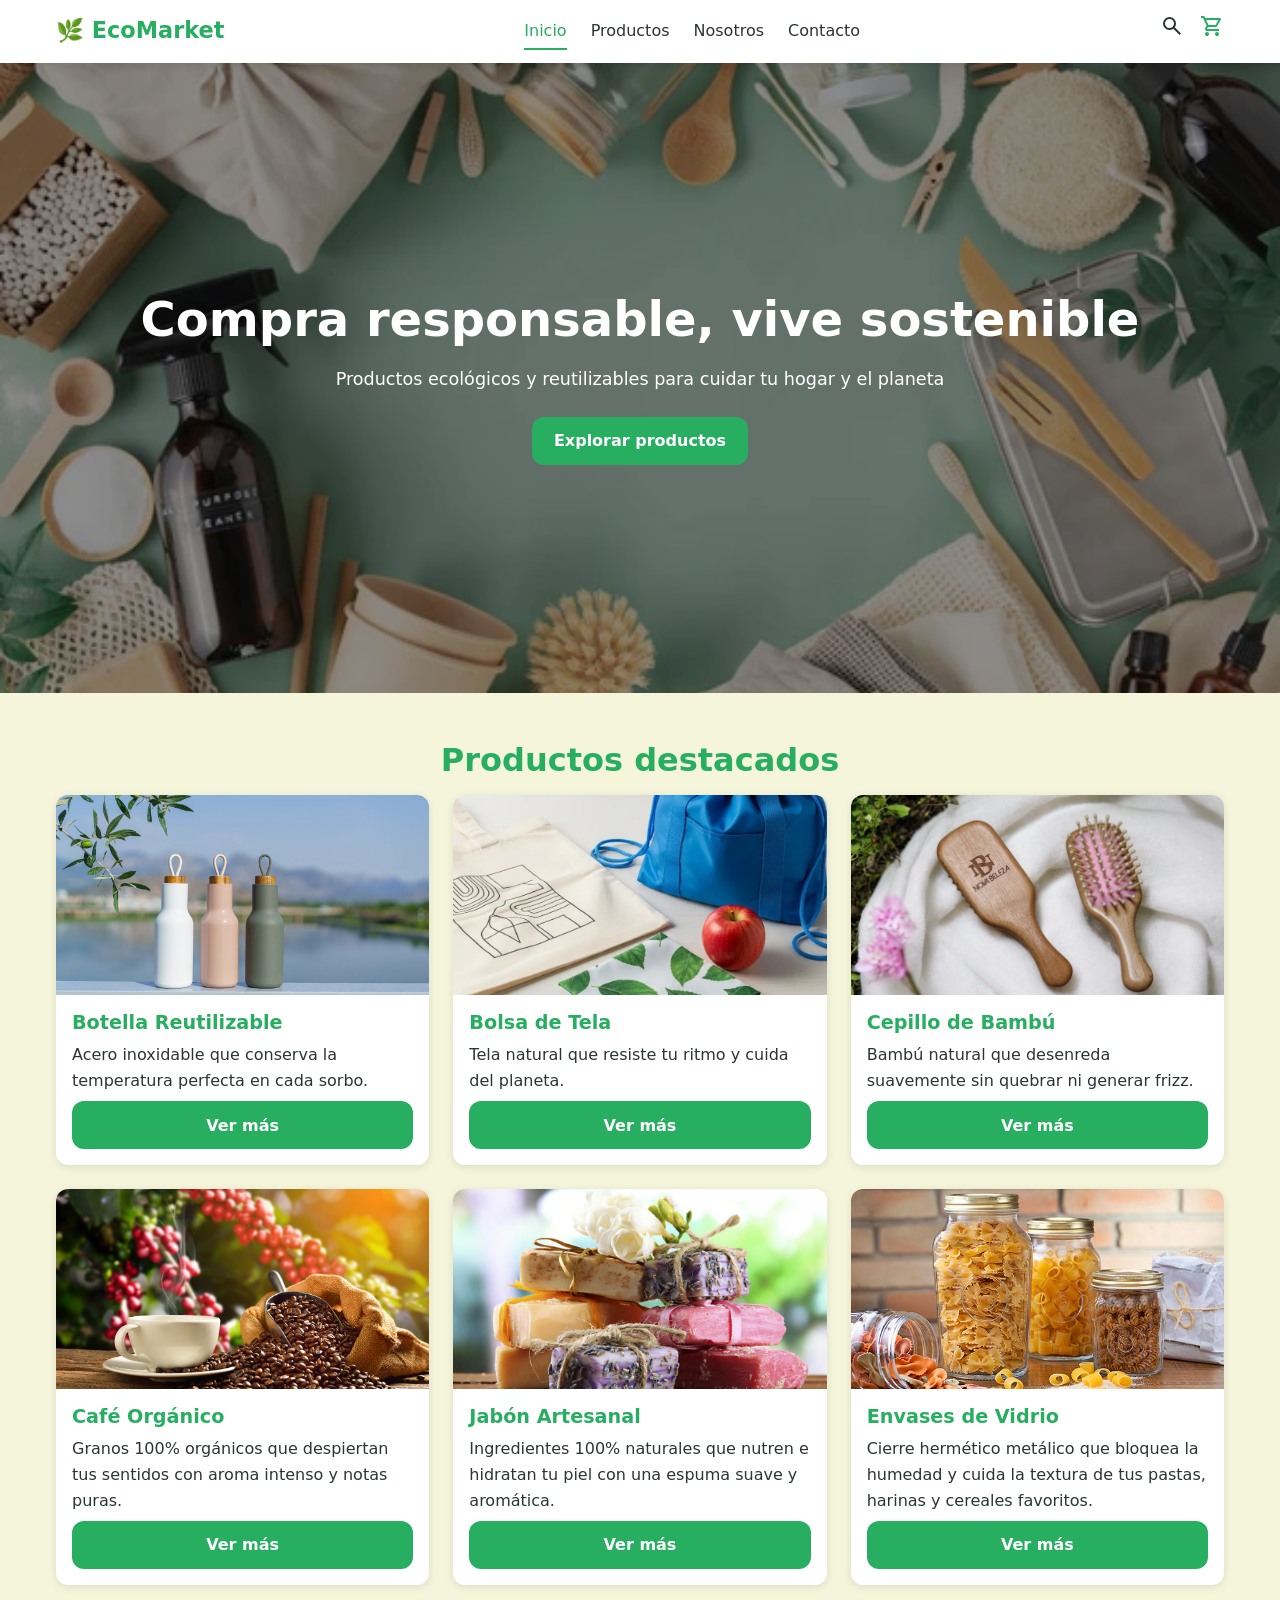
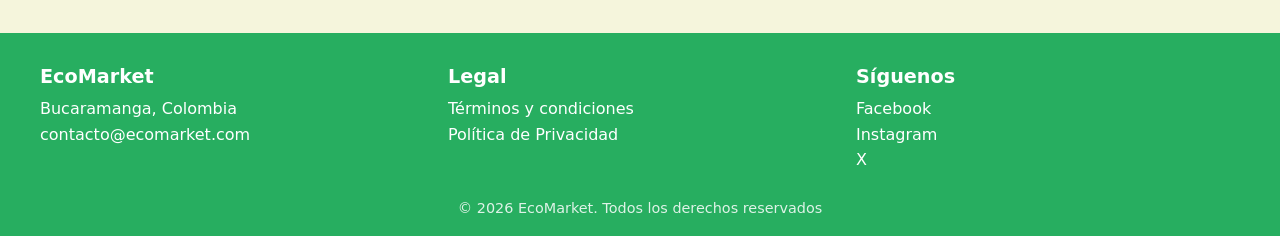
==== index.html @ f6c180e0 "feat:" ====
<!DOCTYPE html>
<html lang="es">
<head>
    <meta charset="UTF-8">
    <meta name="viewport" content="width=device-width, initial-scale=1.0">
    <meta name="description" content="EcoMarket: tienda en línea de productos ecológicos y sustentables.">
    <title>EcoMarket | Compra responsable, vive sostenible</title>
    <link rel="stylesheet" href="css/main.css">
    <link rel="stylesheet" href="css/layout.css">
    <link rel="stylesheet" href="css/components.css">
    <link rel="stylesheet" href="css/animations.css">
</head>
<body>
    <header class="header">
  <div class="header__inner">
    <a href="index.html" class="logo">🌿 EcoMarket</a>

    <nav class="nav" aria-label="Navegación principal">
      <ul>
        <li><a href="index.html" class="active">Inicio</a></li>
        <li><a href="views/productos.html">Productos</a></li>
        <li><a href="views/sobre-nosotros.html">Nosotros</a></li>
        <li><a href="views/contacto.html">Contacto</a></li>
      </ul>
    </nav>

    <div class="header__acciones">
      <a href="views/productos.html#buscador" aria-label="Buscar"><svg xmlns="http://www.w3.org/2000/svg" height="24px" viewBox="0 -960 960 960" width="24px" fill="currentColor"><path d="M784-120 532-372q-30 24-69 38t-83 14q-109 0-184.5-75.5T120-580q0-109 75.5-184.5T380-840q109 0 184.5 75.5T640-580q0 44-14 83t-38 69l252 252-56 56ZM380-400q75 0 127.5-52.5T560-580q0-75-52.5-127.5T380-760q-75 0-127.5 52.5T200-580q0 75 52.5 127.5T380-400Z"/></svg></a>
      <a href="#" aria-label="Carrito"><svg xmlns="http://www.w3.org/2000/svg" height="24px" viewBox="0 -960 960 960" width="24px" fill="#27ae60"><path d="M223.5-103.5Q200-127 200-160t23.5-56.5Q247-240 280-240t56.5 23.5Q360-193 360-160t-23.5 56.5Q313-80 280-80t-56.5-23.5Zm400 0Q600-127 600-160t23.5-56.5Q647-240 680-240t56.5 23.5Q760-193 760-160t-23.5 56.5Q713-80 680-80t-56.5-23.5ZM246-720l96 200h280l110-200H246Zm-38-80h590q23 0 35 20.5t1 41.5L692-482q-11 20-29.5 31T622-440H324l-44 80h480v80H280q-45 0-68-39.5t-2-78.5l54-98-144-304H40v-80h130l38 80Zm134 280h280-280Z"/></svg></a>
    </div>
  </div>
</header>

<main>
    <section class="hero">
        <div class="hero__contenido">
            <h1>Compra responsable, vive sostenible</h1>
            <p>Productos ecológicos y reutilizables para cuidar tu hogar y el planeta</p>
            <a href="views/productos.html" class="btn">Explorar productos</a>
        </div>
    </section>

    <section class="destacados">
        <h2>Productos destacados</h2>
        <div class="grid-destacados">
            <article class="card card--hover">
                <img class="card__img" src="img/products/Botella_Reutilizable.webp" alt="Botella reutilizable de acero">
                <div class="card__body">
                    <h3>Botella Reutilizable</h3>
                    <p>Acero inoxidable que conserva la temperatura perfecta en cada sorbo.</p>
                    <a href="views/productos.html" class="btn">Ver más</a>
                </div>
            </article>

            <article class="card card--hover">
                <img class="card__img" src="img/products/Bolsa_de_tela.webp" alt="Bolsa de Tela">
                <div class="card__body">
                    <h3>Bolsa de Tela</h3>
                    <p>Tela natural que resiste tu ritmo y cuida del planeta.</p>
                    <a href="views/productos.html" class="btn">Ver más</a>
                </div>
            </article>

            <article class="card card--hover">
                <img class="card__img" src="img/products/Capillo_de_Bambu.webp" alt="Cepillo de Bambú">
                <div class="card__body">
                    <h3>Cepillo de Bambú</h3>
                    <p>Bambú natural que desenreda suavemente sin quebrar ni generar frizz.</p>
                    <a href="views/productos.html" class="btn">Ver más</a>
                </div>
            </article>

            <article class="card card--hover">
                <img class="card__img" src="img/products/Cafe_Organico.jpg" alt="Café Orgánico">
                <div class="card__body">
                    <h3>Café Orgánico</h3>
                    <p>Granos 100% orgánicos que despiertan tus sentidos con aroma intenso y notas puras.</p>
                    <a href="views/productos.html" class="btn">Ver más</a>
                </div>
            </article>

            <article class="card card--hover">
                <img class="card__img" src="img/products/Jabon_Artesanl.jpg" alt="Jabón Artesanal">
                <div class="card__body">
                    <h3>Jabón Artesanal</h3>
                    <p>Ingredientes 100% naturales que nutren e hidratan tu piel con una espuma suave y aromática.</p>
                    <a href="views/productos.html" class="btn">Ver más</a>
                </div>
            </article>

            <article class="card card--hover">
                <img class="card__img" src="img/products/Envases_de_Vidrio.jpg" alt="Envases de Vidrio">
                <div class="card__body">
                    <h3>Envases de Vidrio</h3>
                    <p>Cierre hermético metálico que bloquea la humedad y cuida la textura de tus pastas, harinas y cereales favoritos.</p>
                    <a href="views/productos.html" class="btn">Ver más</a>
                </div>
            </article>
        </div>
    </section>
</main>

<footer class="footer">
<div class="footer__inner">
    <div>
        <h3>EcoMarket</h3>
        <p>Bucaramanga, Colombia</p>
        <p>contacto@ecomarket.com</p>
    </div>
    <div>
        <h3>Legal</h3>
        <ul>
            <li><a href="#">Términos y condiciones</a></li>
            <li><a href="#">Política de Privacidad</a></li>
        </ul>
    </div>
    <div>
        <h3>Síguenos</h3>
        <ul class="redes">
            <li><a href="#">Facebook</a></li>
            <li><a href="#">Instagram</a></li>
            <li><a href="#">X</a></li>
        </ul>
    </div>
</div>
<p class="footer__copy">© 2026 EcoMarket. Todos los derechos reservados</p>
</footer>


</body>
</html>
---- css/main.css ----
/*--Variables--*/

:root {
  --verde-claro: #2ecc71;
  --verde-oscuro: #27ae60;
  --beige: #f5f5dc;
  --texto: #2d3436;
  --blanco: #ffffff;
  --gris: #636e72;
  --rojo: #e74c3c;
  --radio: 12px;
  --sombra: 0 2px 8px rgba(0, 0, 0, 0.1);
  --max-ancho: 1200px;
}

/*--Reset--*/

*, *::before, *::after {
    margin: 0;
    padding: 0;
    box-sizing: border-box;
}

html { scroll-behavior: smooth; }

body {
    font-family: system-ui; -apple-system, "Segoe UI", Roboto, sans-serif;
    font-size: 1rem;
    line-height: 1.6;
    color: var(--texto);
    background: var(--beige);
}

img { max-width: 100%; display: block; }
a { color: inherit; text-decoration: none; }
ul { list-style: none;}

/*-- Tipografia-- */

h1, h2, h3 { line-height: 1.2; color: var(--verde-oscuro); }
h1 { font-size: 2rem; }
h2 { font-size: 1.6rem; margin-bottom: 1rem;}
h3 { font-size: 1.2rem; }

@media (min-width: 1024px) {
    h1 { font-size: 3rem; }
    h2 { font-size: 2rem; }
}
---- css/layout.css ----
/*--Header--*/
.header {
    background: var(--blanco);
    box-shadow: var(--sombra);
    position: sticky;
    top: 0;
    z-index: 100;
}

.header__inner {
    max-width: var(--max-ancho);
    margin: 0 auto;
    padding: 0.8rem 1rem;
    display: flex;
    align-items: center;
    justify-content: space-between;
    flex-wrap: wrap;
    gap: 0.5rem;
}

.logo {
    font-size: 1.4rem;
    font-weight: 700;
    color: var(--verde-oscuro);
}

.header__acciones {
    display: flex;
    gap: 1rem;
    font-size: 1.3rem;
}

/*--Menu: siempre visible, en una fila aparte en movil--*/
.nav {
    width: 100%;
    order: 3;
}

.nav ul {
    display: flex;
    flex-wrap: wrap;
    justify-content: center;
    gap: 0.4rem 1.2rem;
}

.nav a {
    display: block;
    padding: 0.3rem 0;
    font-weight: 500;
    border-bottom: 2px solid transparent;
    transition: color 0.3s, border-color 0.3s;
}

.nav a:hover,
.nav a.active {
    color: var(--verde-oscuro);
    border-color: var(--verde-oscuro);
}

/*--Hero--*/
.hero {
    min-height: 70vh;
    display: flex;
    align-items: center;
    justify-content: center;
    text-align: center;
    padding: 2rem 1rem;
    background:
        linear-gradient(rgba(0, 0, 0, 0.45), rgba(0, 0, 0, 0.45)),
        url("../img/hero/hero.jpg") center / cover no-repeat;
    color: var(--blanco);
}

.hero h1 {
    color: var(--blanco);
    margin-bottom: 1rem;
}

.hero p {
    margin-bottom: 1.5rem;
    font-size: 1.1rem;
}

/*--Destacados--*/
.destacados {
    max-width: var(--max-ancho);
    margin: 0 auto;
    padding: 3rem 1rem;
}

.destacados h2 {
    text-align: center;
}

.grid-destacados {
    display: grid;
    grid-template-columns: 1fr;
    gap: 1.5rem;
}

/*--Footer--*/
.footer {
    background: var(--verde-oscuro);
    color: var(--blanco);
    padding: 2rem 1rem 1rem;
}

.footer h3 {
    color: var(--blanco);
    margin-bottom: 0.5rem;
}

.footer__inner {
    max-width: var(--max-ancho);
    margin: 0 auto;
    display: grid;
    grid-template-columns: 1fr;
    gap: 1.5rem;
}

.footer a:hover {
    text-decoration: underline;
}

.footer__copy {
    text-align: center;
    margin-top: 1.5rem;
    font-size: 0.9rem;
    opacity: 0.85;
}

/*--Tablet--*/
@media (min-width: 600px) {
    .grid-destacados { grid-template-columns: repeat(2, 1fr); }
    .footer__inner { grid-template-columns: repeat(3, 1fr); }
}

/*--Desktop--*/
@media (min-width: 900px) {
    .header__inner { flex-wrap: nowrap; }
    .nav { width: auto; order: 0; }
    .nav ul { flex-wrap: nowrap; gap: 1.5rem; }
    .grid-destacados { grid-template-columns: repeat(3, 1fr); }
}
/*--Catálogo--*/
.catalogo-layout {
  max-width: var(--max-ancho);
  margin: 0 auto;
  padding: 2rem 1rem 3rem;
}

.buscador-bar {
  margin-bottom: 2rem;
}

.buscador-bar__inner {
  display: flex;
  justify-content: center;
}

.catalogo-grid-container {
  flex: 1;
  width: 100%;
}

/* Grid base en móvil */
.grid-productos {
  display: grid;
  grid-template-columns: 1fr;
  gap: 1.5rem;
}

/* Tablet (2 columnas) */
@media (min-width: 600px) {
  .grid-productos {
    grid-template-columns: repeat(2, 1fr);
  }
}

/* Desktop (4 columnas) */
@media (min-width: 1024px) {
  .catalogo-contenido {
    display: flex;
    flex-direction: row;
    align-items: flex-start;
    gap: 2rem;
  }

  .sidebar-filtros {
    width: 260px;
    flex-shrink: 0;
    position: sticky;
    top: 90px;
  }

  .grid-productos {
    grid-template-columns: repeat(4, 1fr);
  }
}

/*--Sobre Nosotros--*/
.nosotros-page {
  max-width: var(--max-ancho);
  margin: 0 auto;
  padding: 2.5rem 1rem 4rem;
  display: flex;
  flex-direction: column;
  gap: 4rem;
}

.seccion-titulo {
  text-align: center;
  margin-bottom: 2rem;
}

/* Historia (Layout Flexbox Mobile-First) */
.historia-inner {
  display: flex;
  flex-direction: column;
  gap: 2rem;
  align-items: center;
  background: var(--blanco);
  padding: 1.5rem;
  border-radius: var(--radio);
  box-shadow: var(--sombra);
}

.historia__imagen-wrapper {
  width: 100%;
  flex: 1;
}

.historia__img {
  width: 100%;
  height: 280px;
  object-fit: cover;
  border-radius: var(--radio);
}

.historia__texto {
  flex: 1;
  display: flex;
  flex-direction: column;
  align-items: flex-start;
  gap: 1rem;
}

/* Principios Ecológicos Grid */
.principios-grid {
  display: grid;
  grid-template-columns: 1fr;
  gap: 1.5rem;
}

/* Testimonios (Carrusel CSS con scroll-snap) */
.testimonios-carrusel {
  display: flex;
  gap: 1.5rem;
  overflow-x: auto;
  scroll-snap-type: x mandatory;
  padding: 0.5rem 0.25rem 1.2rem;
  scrollbar-width: thin;
  scrollbar-color: var(--verde-oscuro) transparent;
}

/*--Página de Contacto--*/
.contacto-page {
  max-width: var(--max-ancho);
  margin: 0 auto;
  padding: 2.5rem 1rem 4rem;
}

.contacto-encabezado {
  text-align: center;
  max-width: 680px;
  margin: 0 auto 2.5rem;
}

.contacto-encabezado h1 {
  margin-bottom: 0.6rem;
}

.contacto-grid {
  display: grid;
  grid-template-columns: 1fr;
  gap: 2rem;
  align-items: start;
}

@media (min-width: 600px) {
  .principios-grid {
    grid-template-columns: repeat(2, 1fr);
  }

  .historia-inner {
    padding: 2.2rem;
  }

  .historia__img {
    height: 340px;
  }
}

@media (min-width: 900px) {
  .historia-inner {
    flex-direction: row;
    gap: 2.5rem;
  }

  .principios-grid {
    grid-template-columns: repeat(4, 1fr);
  }

  .testimonios-carrusel {
    display: grid;
    grid-template-columns: repeat(3, 1fr);
    overflow-x: visible;
  }

  .contacto-grid {
    grid-template-columns: 1fr 1fr;
  }
}
---- css/components.css ----
/*--Botones--*/
.btn {
    display: inline-block;
    padding: 0.7rem 1.4rem;
    background: var(--verde-oscuro);
    color: var(--blanco);
    border: none;
    border-radius: var(--radio);
    font-size: 1rem;
    font-weight: 600;
    cursor: pointer;
    transition: background 0.3s, transform 0.2s;
}

.btn:hover {
    background: var(--verde-claro);
    transform: scale(1.03);
}

.btn--outline {
    background: transparent;
    color: var(--verde-oscuro);
    border: 2px solid var(--verde-oscuro);
}

.btn--outline:hover {
    background: var(--verde-oscuro);
    color: var(--blanco);
}

/*--Tarjeta--*/
.card {
    background: var(--blanco);
    border-radius: var(--radio);
    box-shadow: var(--sombra);
    overflow: hidden;
    display: flex;
    flex-direction: column;
}

.card__img {
    width: 100%;
    height: 200px;
    object-fit: cover;
}

.card__body {
    padding: 1rem;
    display: flex;
    flex-direction: column;
    gap: 0.5rem;
    flex: 1;
}

.card__body .btn {
    margin-top: auto;
    text-align: center;
}




/*-- COMPONENTES DE CATÁLOGO-- */



/* Buscador superior */
.input-search {
  width: 100%;
  max-width: 600px;
  padding: 0.8rem 1.2rem;
  border: 2px solid transparent;
  background: var(--blanco);
  border-radius: 50px;
  box-shadow: var(--sombra);
  font-size: 1rem;
  outline: none;
  transition: border-color 0.3s ease;
}

.input-search:focus {
  border-color: var(--verde-oscuro);
}

/* Grupos del barra lateral*/
.filtro-grupo {
  border: none;
  margin-bottom: 1.5rem;
  display: flex;
  flex-direction: column;
  gap: 0.6rem;
}

.filtro-grupo__titulo {
  font-weight: 600;
  color: var(--verde-oscuro);
  font-size: 0.95rem;
  display: block;
  margin-bottom: 0.3rem;
}

.filtro-opcion {
  display: flex;
  align-items: center;
  gap: 0.5rem;
  font-size: 0.95rem;
  cursor: pointer;
}

.filtro-opcion input {
  accent-color: var(--verde-oscuro);
}

.input-range {
  width: 100%;
  accent-color: var(--verde-oscuro);
  cursor: pointer;
}

.rango-valores {
  display: flex;
  justify-content: space-between;
  font-size: 0.8rem;
  color: var(--gris);
}

/* Adaptación de Card de Producto */
.card--producto {
  position: relative;
}

.card__categoria {
  font-size: 0.75rem;
  text-transform: uppercase;
  color: var(--gris);
  font-weight: 700;
  letter-spacing: 0.5px;
}

.card__titulo {
  font-size: 1.05rem;
}

.card__precio {
  font-size: 1.15rem;
  font-weight: 700;
  color: var(--verde-oscuro);
  margin-top: 0.2rem;
}
.btn--small {
  padding: 0.5rem 1rem;
  font-size: 0.9rem;
}

/* Insignias de Stock */
.badge {
  position: absolute;
  top: 10px;
  left: 10px;
  padding: 0.25rem 0.6rem;
  border-radius: 20px;
  font-size: 0.75rem;
  font-weight: 700;
  color: var(--blanco);
  z-index: 2;
}

.badge--stock {
  background: var(--verde-oscuro);
}

.badge--agotado {
  background: var(--rojo);
}

/* Botón Favorito Interactivo */
.fav-toggle {
  position: absolute;
  opacity: 0;
  pointer-events: none;
}

.btn-favorito {
  position: absolute;
  top: 10px;
  right: 10px;
  background: rgba(255, 255, 255, 0.9);
  width: 32px;
  height: 32px;
  border-radius: 50%;
  display: flex;
  align-items: center;
  justify-content: center;
  cursor: pointer;
  z-index: 2;
  font-size: 1rem;
  color: var(--gris);
  transition: transform 0.2s ease, color 0.2s ease;
  user-select: none;
}

.btn-favorito:hover {
  transform: scale(1.15);
}

/* Al marcar el checkbox oculto, el corazón cambia a rojo */
.fav-toggle:checked + .btn-favorito {
  color: var(--rojo);
}

/* Soporte :active adicional */
.btn-favorito:active {
  transform: scale(0.9);
}

/* Paginación Visual */
.paginacion {
  margin-top: 3rem;
  display: flex;
  justify-content: center;
  align-items: center;
  gap: 0.5rem;
  flex-wrap: wrap;
}

.paginacion__lista {
  display: flex;
  gap: 0.3rem;
}

.paginacion__btn,
.paginacion__link {
  display: inline-block;
  padding: 0.5rem 0.9rem;
  background: var(--blanco);
  border-radius: var(--radio);
  box-shadow: var(--sombra);
  font-weight: 600;
  font-size: 0.9rem;
  transition: background 0.2s, color 0.2s;
}

.paginacion__link--active,
.paginacion__link:hover:not(.paginacion__link--active),
.paginacion__btn:hover:not(.paginacion__btn--disabled) {
  background: var(--verde-oscuro);
  color: var(--blanco);
}

.paginacion__btn--disabled {
  opacity: 0.5;
  pointer-events: none;
  cursor: not-allowed;
}

/*-- COMPONENTES DE SOBRE NOSOTROS --*/
.historia__texto .badge {
  position: static;
  display: inline-block;
}

.principio-card {
  background: var(--blanco);
  padding: 1.8rem 1.4rem;
  border-radius: var(--radio);
  box-shadow: var(--sombra);
  text-align: center;
  display: flex;
  flex-direction: column;
  align-items: center;
  gap: 0.8rem;
}

.principio-icon {
  width: 64px;
  height: 64px;
  margin-bottom: 0.3rem;
}

.testimonio-card {
  background: var(--blanco);
  padding: 1.8rem;
  border-radius: var(--radio);
  box-shadow: var(--sombra);
  display: flex;
  flex-direction: column;
  justify-content: space-between;
  gap: 1.2rem;
  min-width: 280px;
  flex: 0 0 85%;
  scroll-snap-align: center;
}

@media (min-width: 600px) {
  .testimonio-card {
    flex: 0 0 48%;
  }
}

@media (min-width: 900px) {
  .testimonio-card {
    min-width: 0;
    flex: 1;
  }
}

.testimonio-estrellas {
  color: #f39c12;
  font-size: 1.2rem;
  letter-spacing: 2px;
}

.testimonio-texto {
  font-style: italic;
  color: var(--texto);
}

.testimonio-autor {
  display: flex;
  align-items: center;
  gap: 0.9rem;
  margin-top: auto;
}

.testimonio-avatar {
  width: 48px;
  height: 48px;
  border-radius: 50%;
  flex-shrink: 0;
}

.testimonio-autor h4 {
  color: var(--verde-oscuro);
  font-size: 1rem;
}

.testimonio-autor span {
  font-size: 0.85rem;
  color: var(--gris);
}

/*-- COMPONENTES DE CONTACTO --*/
.contacto-card,
.ubicacion-card {
  background: var(--blanco);
  padding: 2rem 1.5rem;
  border-radius: var(--radio);
  box-shadow: var(--sombra);
}

.contacto-nota {
  color: var(--gris);
  font-size: 0.92rem;
  margin-bottom: 1.5rem;
}

.formulario-contacto {
  display: flex;
  flex-direction: column;
  gap: 1.2rem;
}

.form-grupo {
  display: flex;
  flex-direction: column;
  gap: 0.4rem;
}

.form-grupo label {
  font-weight: 600;
  font-size: 0.95rem;
  color: var(--texto);
}

.form-control {
  width: 100%;
  padding: 0.8rem 1rem;
  border: 2px solid #dfe6e9;
  border-radius: var(--radio);
  font-family: inherit;
  font-size: 1rem;
  color: var(--texto);
  background: #fafafa;
  outline: none;
  transition: border-color 0.3s ease, box-shadow 0.3s ease, background 0.3s ease;
}

.form-control:focus {
  background: var(--blanco);
}

/* Validación visual con :valid e :invalid */
.form-control:invalid {
  border-color: var(--rojo);
}

.form-control:valid {
  border-color: var(--verde-oscuro);
  background: #f4fbf7;
}

.form-control:focus:invalid {
  box-shadow: 0 0 0 3px rgba(231, 76, 60, 0.18);
}

.form-control:focus:valid {
  box-shadow: 0 0 0 3px rgba(39, 174, 96, 0.2);
}

.form-ayuda {
  font-size: 0.8rem;
  color: var(--gris);
}

.form-control:invalid + .form-ayuda {
  color: var(--rojo);
}

.form-control:valid + .form-ayuda {
  color: var(--verde-oscuro);
}

.btn--full {
  width: 100%;
  text-align: center;
  margin-top: 0.4rem;
}

/* Mensaje de confirmación sin JS usando :target */
.alerta-exito {
  display: none;
  padding: 0.9rem 1rem;
  background: #e8f8f0;
  border: 2px solid var(--verde-oscuro);
  border-radius: var(--radio);
  color: var(--verde-oscuro);
  font-weight: 600;
  text-align: center;
}

.alerta-exito:target {
  display: block;
}

/* Mapa de ubicación e info */
.mapa-contenedor {
  margin: 1.2rem 0;
  border-radius: var(--radio);
  overflow: hidden;
  border: 2px solid #e8f8f0;
}

.mapa-img {
  width: 100%;
  height: auto;
  display: block;
}

.mapa-caption {
  padding: 0.65rem 1rem;
  background: #f4fbf7;
  font-size: 0.9rem;
  font-weight: 600;
  color: var(--verde-oscuro);
  text-align: center;
}

.info-contacto-lista {
  display: flex;
  flex-direction: column;
  gap: 0.8rem;
  margin-bottom: 1.5rem;
}

.info-item {
  display: flex;
  flex-direction: column;
  font-size: 0.95rem;
}

.info-item strong {
  color: var(--verde-oscuro);
}

.redes-contacto h3 {
  font-size: 1.1rem;
  margin-bottom: 0.8rem;
}

.redes-iconos {
  display: flex;
  gap: 1rem;
  flex-wrap: wrap;
}

.red-social-btn {
  width: 46px;
  height: 46px;
  border-radius: 50%;
  background: #e8f8f0;
  color: var(--verde-oscuro);
  display: flex;
  align-items: center;
  justify-content: center;
  box-shadow: var(--sombra);
}

.red-social-btn img {
  width: 22px;
  height: 22px;
}
---- css/animations.css ----
/* Tarjeta que se eleva al pasar el mouse */
.card--hover {
  transition: transform 0.3s ease, box-shadow 0.3s ease;
}

.card--hover:hover {
  transform: translateY(-8px);
  box-shadow: 0 12px 24px rgba(0, 0, 0, 0.18);
}

/* Entrada del hero */
@keyframes aparecer {
  from { opacity: 0; transform: translateY(20px); }
  to   { opacity: 1; transform: translateY(0); }
}

.hero__contenido {
  animation: aparecer 0.8s ease-out;
}

/* Principios ecológicos y redes sociales con animación scale al hacer hover */
.principio-card {
  transition: transform 0.3s ease, box-shadow 0.3s ease;
}

.principio-card:hover {
  transform: translateY(-6px);
  box-shadow: 0 10px 20px rgba(0, 0, 0, 0.14);
}

.red-social-btn,
.footer .redes a {
  display: inline-flex;
  transition: transform 0.25s ease, background-color 0.25s ease;
}

.red-social-btn:hover {
  transform: scale(1.18);
  background: var(--verde-claro);
}

.footer .redes a:hover {
  transform: scale(1.12);
}
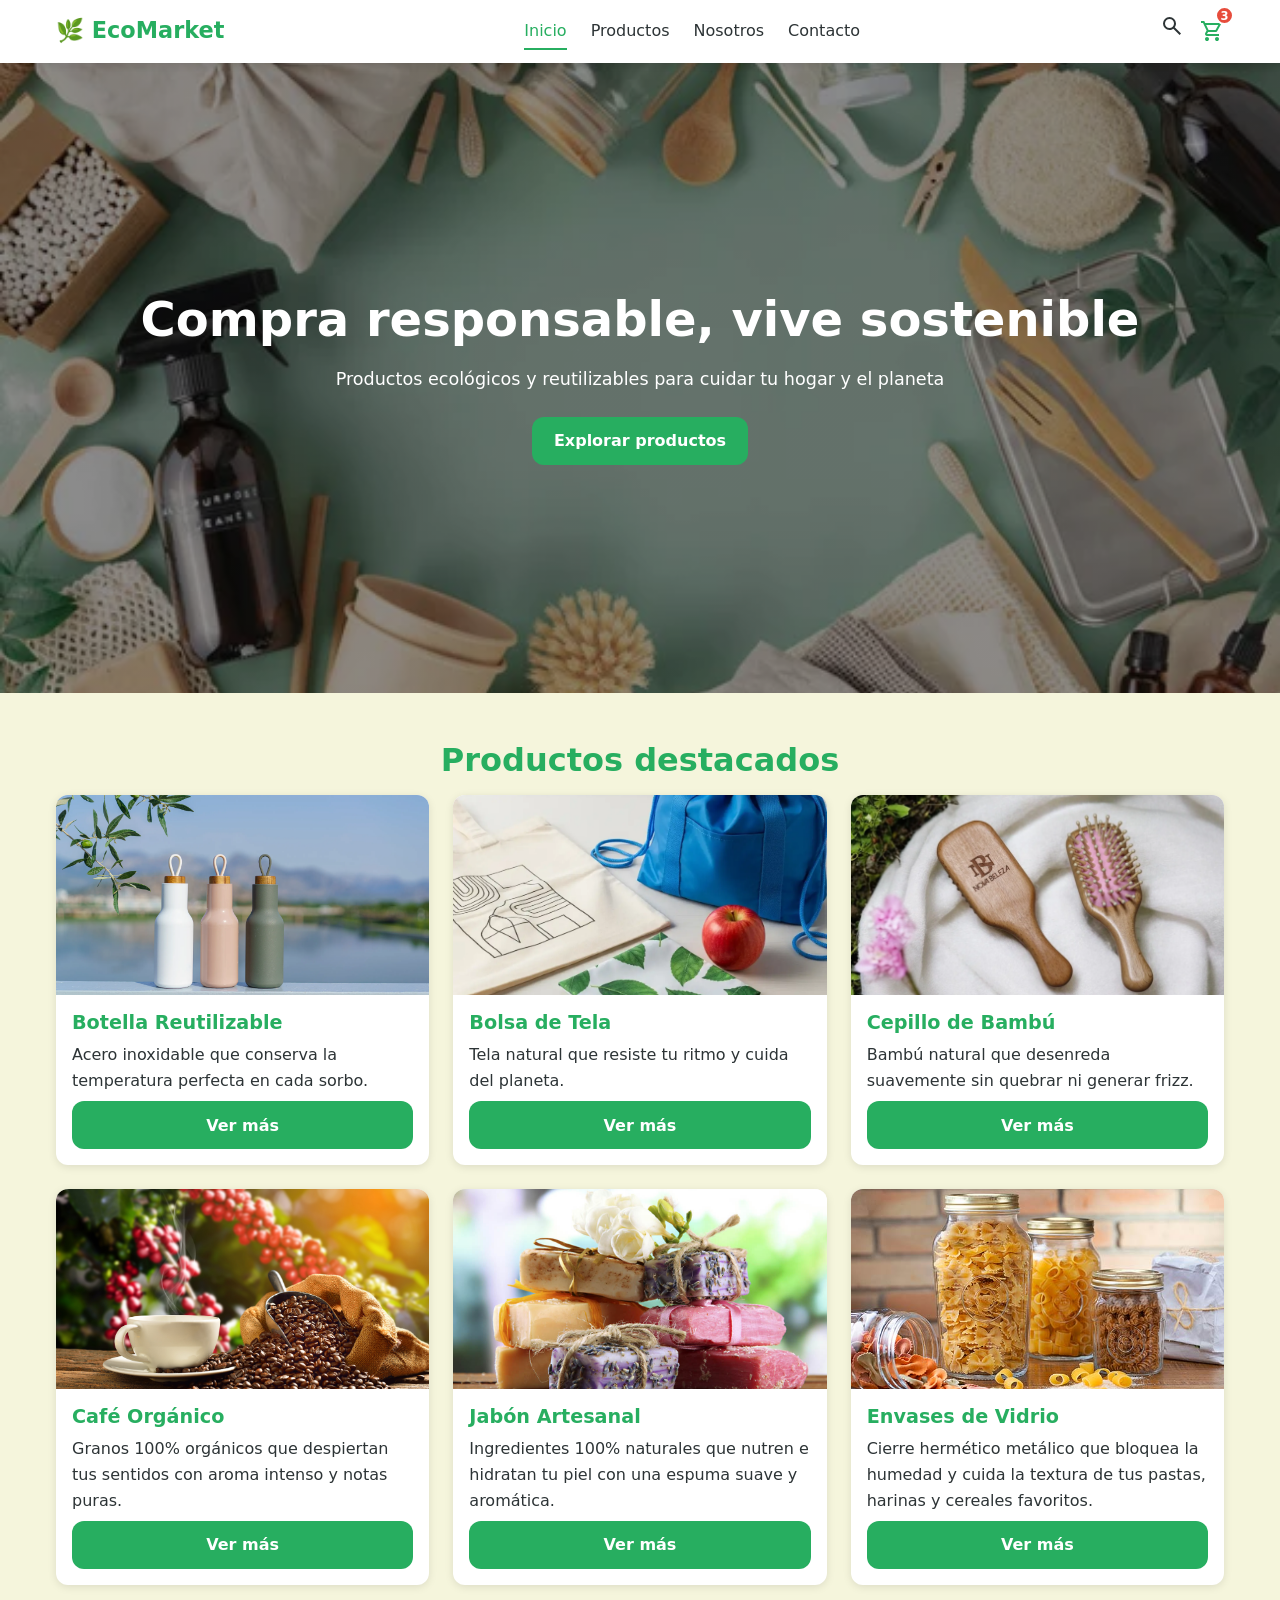
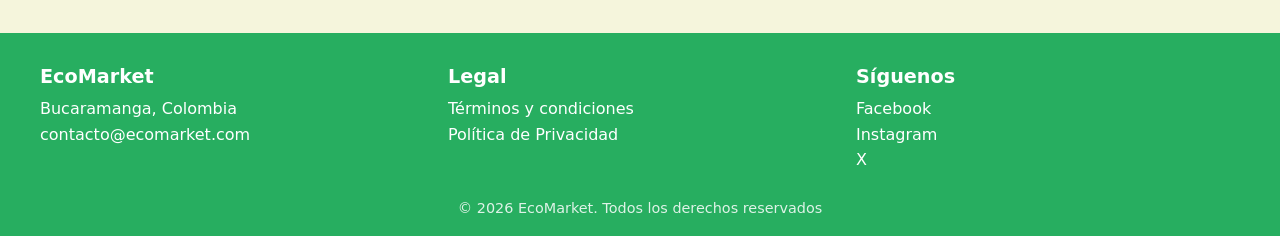
==== commit ca4be7ac: "feat(carrito): vincular accesos al carrito con contador en encabezados de todas las vistas" ====
--- a/index.html
+++ b/index.html
@@ -26,7 +26,7 @@
 
     <div class="header__acciones">
       <a href="views/productos.html#buscador" aria-label="Buscar"><svg xmlns="http://www.w3.org/2000/svg" height="24px" viewBox="0 -960 960 960" width="24px" fill="currentColor"><path d="M784-120 532-372q-30 24-69 38t-83 14q-109 0-184.5-75.5T120-580q0-109 75.5-184.5T380-840q109 0 184.5 75.5T640-580q0 44-14 83t-38 69l252 252-56 56ZM380-400q75 0 127.5-52.5T560-580q0-75-52.5-127.5T380-760q-75 0-127.5 52.5T200-580q0 75 52.5 127.5T380-400Z"/></svg></a>
-      <a href="#" aria-label="Carrito"><svg xmlns="http://www.w3.org/2000/svg" height="24px" viewBox="0 -960 960 960" width="24px" fill="#27ae60"><path d="M223.5-103.5Q200-127 200-160t23.5-56.5Q247-240 280-240t56.5 23.5Q360-193 360-160t-23.5 56.5Q313-80 280-80t-56.5-23.5Zm400 0Q600-127 600-160t23.5-56.5Q647-240 680-240t56.5 23.5Q760-193 760-160t-23.5 56.5Q713-80 680-80t-56.5-23.5ZM246-720l96 200h280l110-200H246Zm-38-80h590q23 0 35 20.5t1 41.5L692-482q-11 20-29.5 31T622-440H324l-44 80h480v80H280q-45 0-68-39.5t-2-78.5l54-98-144-304H40v-80h130l38 80Zm134 280h280-280Z"/></svg></a>
+      <a href="views/carrito.html" class="carrito-enlace" aria-label="Carrito de compras"><svg xmlns="http://www.w3.org/2000/svg" height="24px" viewBox="0 -960 960 960" width="24px" fill="#27ae60"><path d="M223.5-103.5Q200-127 200-160t23.5-56.5Q247-240 280-240t56.5 23.5Q360-193 360-160t-23.5 56.5Q313-80 280-80t-56.5-23.5Zm400 0Q600-127 600-160t23.5-56.5Q647-240 680-240t56.5 23.5Q760-193 760-160t-23.5 56.5Q713-80 680-80t-56.5-23.5ZM246-720l96 200h280l110-200H246Zm-38-80h590q23 0 35 20.5t1 41.5L692-482q-11 20-29.5 31T622-440H324l-44 80h480v80H280q-45 0-68-39.5t-2-78.5l54-98-144-304H40v-80h130l38 80Zm134 280h280-280Z"/></svg><span class="carrito-contador">3</span></a>
     </div>
   </div>
 </header>
@@ -48,7 +48,7 @@
                 <div class="card__body">
                     <h3>Botella Reutilizable</h3>
                     <p>Acero inoxidable que conserva la temperatura perfecta en cada sorbo.</p>
-                    <a href="views/productos.html" class="btn">Ver más</a>
+                    <a href="views/producto.html" class="btn">Ver más</a>
                 </div>
             </article>
 
--- a/css/layout.css
+++ b/css/layout.css
@@ -321,3 +321,121 @@
     grid-template-columns: 1fr 1fr;
   }
 }
+
+/*--Página de Detalle de Producto--*/
+.producto-page {
+  max-width: var(--max-ancho);
+  margin: 0 auto;
+  padding: 1.5rem 1rem 4rem;
+}
+
+.producto-layout {
+  display: grid;
+  grid-template-columns: 1fr;
+  gap: 2rem;
+  background: var(--blanco);
+  padding: 1.5rem;
+  border-radius: var(--radio);
+  box-shadow: var(--sombra);
+  margin-bottom: 3.5rem;
+}
+
+.producto-detalles-seccion,
+.producto-reviews-seccion,
+.producto-relacionados-seccion {
+  margin-bottom: 3.5rem;
+}
+
+.reviews-grid {
+  display: grid;
+  grid-template-columns: 1fr;
+  gap: 1.5rem;
+}
+
+@media (min-width: 600px) {
+  .producto-layout {
+    padding: 2.5rem;
+  }
+
+  .reviews-grid {
+    grid-template-columns: repeat(2, 1fr);
+  }
+}
+
+@media (min-width: 900px) {
+  .producto-layout {
+    grid-template-columns: 1fr 1.15fr;
+    gap: 3rem;
+    align-items: start;
+  }
+
+  .reviews-grid {
+    grid-template-columns: repeat(3, 1fr);
+  }
+}
+
+/*--Página del Carrito de Compras--*/
+.carrito-page {
+  max-width: var(--max-ancho);
+  margin: 0 auto;
+  padding: 1.5rem 1rem 4rem;
+}
+
+.carrito-layout {
+  display: flex;
+  flex-direction: column;
+  gap: 2rem;
+}
+
+@media (min-width: 900px) {
+  .carrito-layout {
+    display: grid;
+    grid-template-columns: 1.65fr 1fr;
+    gap: 2.5rem;
+    align-items: start;
+  }
+
+  .carrito-resumen-seccion {
+    position: sticky;
+    top: 90px;
+  }
+}
+
+/*--Modal Overlay con Pure CSS (:target)--*/
+.modal-overlay {
+  position: fixed;
+  inset: 0;
+  background: rgba(0, 0, 0, 0.65);
+  backdrop-filter: blur(4px);
+  display: none;
+  align-items: center;
+  justify-content: center;
+  z-index: 1000;
+  padding: 1rem;
+  overflow-y: auto;
+}
+
+.modal-overlay:target {
+  display: flex;
+  animation: aparecer 0.3s ease;
+}
+
+.modal-contenido {
+  background: var(--blanco);
+  border-radius: var(--radio);
+  padding: 2rem 1.5rem;
+  max-width: 620px;
+  width: 100%;
+  position: relative;
+  box-shadow: 0 15px 35px rgba(0, 0, 0, 0.25);
+  max-height: 92vh;
+  overflow-y: auto;
+}
+
+@media (min-width: 600px) {
+  .modal-contenido {
+    padding: 2.5rem;
+  }
+}
+
+
--- a/css/components.css
+++ b/css/components.css
@@ -510,5 +510,992 @@
   height: 22px;
 }
 
-
-
+/*-- COMPONENTES DE DETALLE DE PRODUCTO --*/
+
+/* Migas de pan */
+.migas-pan {
+  padding: 0.8rem 0 1.5rem;
+  font-size: 0.9rem;
+}
+
+.migas-pan__inner {
+  display: flex;
+  flex-wrap: wrap;
+  align-items: center;
+  gap: 0.4rem;
+  color: var(--gris);
+}
+
+.migas-pan a {
+  color: var(--gris);
+  transition: color 0.2s ease;
+}
+
+.migas-pan a:hover {
+  color: var(--verde-oscuro);
+  text-decoration: underline;
+}
+
+.migas-pan__separador {
+  color: #b2bec3;
+}
+
+.migas-pan span[aria-current="page"] {
+  color: var(--verde-oscuro);
+  font-weight: 600;
+}
+
+/* Galería de Producto Interactiva con Pure CSS */
+.producto-galeria {
+  display: flex;
+  flex-direction: column;
+  gap: 1rem;
+  position: relative;
+}
+
+.galeria-radio {
+  position: absolute;
+  opacity: 0;
+  pointer-events: none;
+}
+
+.galeria-visor {
+  position: relative;
+  border-radius: var(--radio);
+  overflow: hidden;
+  background: #fafafa;
+  border: 1px solid #ebebeb;
+}
+
+.galeria-visor__img {
+  width: 100%;
+  height: 380px;
+  object-fit: cover;
+  display: none;
+  transition: transform 0.4s ease;
+}
+
+.galeria-visor:hover .galeria-visor__img {
+  transform: scale(1.04);
+}
+
+/* Control visual según radio button activo */
+#galeria-1:checked ~ .galeria-visor .galeria-visor__img--1,
+#galeria-2:checked ~ .galeria-visor .galeria-visor__img--2,
+#galeria-3:checked ~ .galeria-visor .galeria-visor__img--3 {
+  display: block;
+  animation: aparecer 0.4s ease;
+}
+
+.galeria-miniaturas {
+  display: flex;
+  gap: 0.8rem;
+}
+
+.miniatura-label {
+  display: block;
+  cursor: pointer;
+  border-radius: 8px;
+  overflow: hidden;
+  border: 2px solid transparent;
+  transition: border-color 0.2s ease, transform 0.2s ease;
+}
+
+.miniatura-label:hover {
+  border-color: var(--verde-oscuro);
+  transform: translateY(-2px);
+}
+
+#galeria-1:checked ~ .galeria-miniaturas label[for="galeria-1"],
+#galeria-2:checked ~ .galeria-miniaturas label[for="galeria-2"],
+#galeria-3:checked ~ .galeria-miniaturas label[for="galeria-3"] {
+  border-color: var(--verde-oscuro);
+  box-shadow: 0 0 0 2px var(--verde-claro);
+  transform: translateY(-2px);
+}
+
+.miniatura {
+  width: 72px;
+  height: 72px;
+  object-fit: cover;
+  display: block;
+  background: #fafafa;
+}
+
+/* Información del Producto */
+.producto-info {
+  display: flex;
+  flex-direction: column;
+  gap: 1rem;
+}
+
+.producto-info__titulo {
+  font-size: 1.6rem;
+  color: var(--texto);
+}
+
+@media (min-width: 900px) {
+  .producto-info__titulo {
+    font-size: 2rem;
+  }
+}
+
+.producto-info__calificacion {
+  display: flex;
+  align-items: center;
+  gap: 0.5rem;
+  font-size: 0.95rem;
+}
+
+.calificacion-promedio {
+  font-weight: 700;
+  color: var(--texto);
+}
+
+.calificacion-conteo {
+  color: var(--gris);
+  text-decoration: underline;
+  transition: color 0.2s ease;
+}
+
+.calificacion-conteo:hover {
+  color: var(--verde-oscuro);
+}
+
+/* Precios */
+.producto-info__precio-bloque {
+  display: flex;
+  align-items: center;
+  gap: 0.8rem;
+}
+
+.producto-precio-actual {
+  font-size: 1.8rem;
+  font-weight: 800;
+  color: var(--verde-oscuro);
+}
+
+.producto-precio-anterior {
+  font-size: 1.2rem;
+  color: var(--gris);
+  text-decoration: line-through;
+}
+
+.badge--descuento {
+  position: static;
+  background: var(--rojo);
+  font-size: 0.85rem;
+  padding: 0.2rem 0.6rem;
+}
+
+/* Caja de Impacto Ecológico */
+.impacto-ecologico-box {
+  display: flex;
+  align-items: center;
+  gap: 0.8rem;
+  background: #eafaf1;
+  border-left: 4px solid var(--verde-oscuro);
+  padding: 0.9rem 1.1rem;
+  border-radius: 6px;
+  font-size: 0.92rem;
+  color: #1e6b37;
+}
+
+.impacto-icono {
+  font-size: 1.5rem;
+}
+
+.producto-info__descripcion {
+  color: var(--texto);
+  line-height: 1.7;
+  font-size: 1rem;
+}
+
+/* Selectores de Atributos */
+.producto-form {
+  display: flex;
+  flex-direction: column;
+  gap: 1.2rem;
+  margin-top: 0.5rem;
+}
+
+.selector-grupo {
+  border: none;
+  display: flex;
+  flex-direction: column;
+  gap: 0.5rem;
+}
+
+.selector-titulo {
+  font-weight: 700;
+  font-size: 0.92rem;
+  color: var(--texto);
+}
+
+.selector-opciones {
+  display: flex;
+  gap: 0.6rem;
+  flex-wrap: wrap;
+}
+
+.selector-input {
+  position: absolute;
+  opacity: 0;
+  pointer-events: none;
+}
+
+.selector-chip {
+  padding: 0.45rem 1rem;
+  border: 2px solid #dfe6e9;
+  border-radius: 20px;
+  background: var(--blanco);
+  font-size: 0.9rem;
+  font-weight: 600;
+  cursor: pointer;
+  transition: all 0.2s ease;
+  user-select: none;
+}
+
+.selector-chip:hover {
+  border-color: var(--verde-oscuro);
+}
+
+.selector-input:checked + .selector-chip {
+  background: var(--verde-oscuro);
+  color: var(--blanco);
+  border-color: var(--verde-oscuro);
+}
+
+/* Selector de Colores */
+.selector-colores {
+  display: flex;
+  gap: 0.8rem;
+  align-items: center;
+}
+
+.color-input {
+  position: absolute;
+  opacity: 0;
+  pointer-events: none;
+}
+
+.color-muestra {
+  width: 32px;
+  height: 32px;
+  border-radius: 50%;
+  cursor: pointer;
+  border: 2px solid transparent;
+  outline: 2px solid transparent;
+  transition: transform 0.2s ease, outline-color 0.2s ease;
+  user-select: none;
+}
+
+.color-muestra:hover {
+  transform: scale(1.1);
+}
+
+.color-muestra--verde {
+  background-color: #27ae60;
+}
+
+.color-muestra--acero {
+  background-color: #bdc3c7;
+}
+
+.color-muestra--beige {
+  background-color: #d7ccc8;
+}
+
+.color-input:checked + .color-muestra {
+  outline-color: var(--verde-oscuro);
+  outline-offset: 3px;
+}
+
+/* Acciones de Compra */
+.producto-acciones {
+  display: flex;
+  gap: 0.8rem;
+  align-items: center;
+}
+
+.cantidad-selector {
+  width: 80px;
+}
+
+.cantidad-input {
+  width: 100%;
+  padding: 0.65rem 0.5rem;
+  border: 2px solid #dfe6e9;
+  border-radius: var(--radio);
+  font-size: 1rem;
+  font-weight: 700;
+  text-align: center;
+  color: var(--texto);
+  outline: none;
+}
+
+.cantidad-input:focus {
+  border-color: var(--verde-oscuro);
+}
+
+.btn--carrito {
+  flex: 1;
+  text-align: center;
+}
+
+.btn--comprar-ahora {
+  width: 100%;
+  text-align: center;
+}
+
+/* Garantías Ecológicas */
+.garantias-lista {
+  display: flex;
+  flex-direction: column;
+  gap: 0.8rem;
+  padding-top: 1rem;
+  border-top: 1px solid #eee;
+  margin-top: 0.5rem;
+}
+
+.garantia-item {
+  display: flex;
+  align-items: flex-start;
+  gap: 0.8rem;
+  font-size: 0.9rem;
+  color: var(--texto);
+}
+
+.garantia-icono {
+  font-size: 1.2rem;
+  line-height: 1;
+}
+
+/* Acordeón Pure CSS con <details> y <summary> */
+.acordeon-contenedor {
+  display: flex;
+  flex-direction: column;
+  gap: 1rem;
+}
+
+.acordeon-item {
+  background: var(--blanco);
+  border-radius: var(--radio);
+  box-shadow: var(--sombra);
+  overflow: hidden;
+  border: 1px solid #f0f0f0;
+}
+
+.acordeon-titulo {
+  padding: 1.2rem 1.5rem;
+  font-weight: 700;
+  font-size: 1.05rem;
+  color: var(--verde-oscuro);
+  cursor: pointer;
+  list-style: none;
+  position: relative;
+  display: flex;
+  justify-content: space-between;
+  align-items: center;
+  user-select: none;
+  transition: background 0.2s ease;
+}
+
+.acordeon-titulo::-webkit-details-marker {
+  display: none;
+}
+
+.acordeon-titulo::after {
+  content: "▾";
+  font-size: 1.2rem;
+  transition: transform 0.3s ease;
+  color: var(--verde-oscuro);
+}
+
+.acordeon-item[open] .acordeon-titulo::after {
+  transform: rotate(180deg);
+}
+
+.acordeon-titulo:hover {
+  background: #f9fbf9;
+}
+
+.acordeon-cuerpo {
+  padding: 0 1.5rem 1.5rem;
+  line-height: 1.7;
+  color: var(--texto);
+  font-size: 0.96rem;
+}
+
+.lista-especificaciones {
+  display: flex;
+  flex-direction: column;
+  gap: 0.6rem;
+  margin-top: 0.5rem;
+}
+
+.lista-especificaciones li {
+  position: relative;
+  padding-left: 1.2rem;
+}
+
+.lista-especificaciones li::before {
+  content: "•";
+  color: var(--verde-oscuro);
+  font-weight: bold;
+  position: absolute;
+  left: 0;
+}
+
+/* Clases de utilidad */
+.sr-only {
+  position: absolute;
+  width: 1px;
+  height: 1px;
+  padding: 0;
+  margin: -1px;
+  overflow: hidden;
+  clip: rect(0, 0, 0, 0);
+  white-space: nowrap;
+  border: 0;
+}
+
+/*-- COMPONENTES DEL CARRITO DE COMPRAS --*/
+
+/* Contador en Header */
+.carrito-enlace {
+  position: relative;
+  display: inline-flex;
+  align-items: center;
+}
+
+.carrito-contador {
+  position: absolute;
+  top: -8px;
+  right: -10px;
+  background: var(--rojo);
+  color: var(--blanco);
+  font-size: 0.72rem;
+  font-weight: 700;
+  width: 19px;
+  height: 19px;
+  border-radius: 50%;
+  display: flex;
+  align-items: center;
+  justify-content: center;
+  border: 2px solid var(--blanco);
+}
+
+/* Barra de Progreso Envío Libre de Carbono */
+.envio-progreso-card {
+  background: var(--blanco);
+  padding: 1.2rem 1.5rem;
+  border-radius: var(--radio);
+  box-shadow: var(--sombra);
+  margin-bottom: 2rem;
+  border: 1px solid #e8f8f0;
+}
+
+.envio-progreso__texto {
+  display: flex;
+  align-items: center;
+  gap: 0.8rem;
+  font-size: 0.95rem;
+  color: var(--texto);
+  margin-bottom: 0.7rem;
+}
+
+.envio-icono {
+  font-size: 1.4rem;
+}
+
+.barra-contenedor {
+  width: 100%;
+  height: 10px;
+  background: #e2e8f0;
+  border-radius: 10px;
+  overflow: hidden;
+}
+
+.barra-relleno {
+  height: 100%;
+  background: linear-gradient(90deg, var(--verde-claro), var(--verde-oscuro));
+  border-radius: 10px;
+  transition: width 0.6s ease;
+}
+
+/* Encabezado de la Sección de Artículos */
+.carrito-articulos-header {
+  display: flex;
+  justify-content: space-between;
+  align-items: center;
+  flex-wrap: wrap;
+  gap: 0.8rem;
+  margin-bottom: 1.2rem;
+}
+
+.carrito-articulos-header h1 {
+  font-size: 1.4rem;
+}
+
+@media (min-width: 600px) {
+  .carrito-articulos-header h1 {
+    font-size: 1.7rem;
+  }
+}
+
+.link-seguir-comprando {
+  font-size: 0.9rem;
+  color: var(--verde-oscuro);
+  font-weight: 600;
+  transition: color 0.2s ease;
+}
+
+.link-seguir-comprando:hover {
+  text-decoration: underline;
+}
+
+/* Eliminación de items en Pure CSS */
+.item-eliminar-check {
+  position: absolute;
+  opacity: 0;
+  pointer-events: none;
+}
+
+#eliminar-item-1:checked ~ .carrito-item--1,
+#eliminar-item-2:checked ~ .carrito-item--2,
+#eliminar-item-3:checked ~ .carrito-item--3 {
+  display: none;
+}
+
+/* Tarjeta de Artículo del Carrito */
+.carrito-item {
+  display: grid;
+  grid-template-columns: 80px 1fr;
+  gap: 1.2rem;
+  background: var(--blanco);
+  padding: 1.2rem;
+  border-radius: var(--radio);
+  box-shadow: var(--sombra);
+  margin-bottom: 1rem;
+  position: relative;
+  align-items: center;
+}
+
+@media (min-width: 600px) {
+  .carrito-item {
+    grid-template-columns: 90px 1.5fr auto auto auto;
+    gap: 1.5rem;
+  }
+}
+
+.carrito-item__img {
+  width: 80px;
+  height: 80px;
+  object-fit: cover;
+  border-radius: 8px;
+  background: #fafafa;
+}
+
+@media (min-width: 600px) {
+  .carrito-item__img {
+    width: 90px;
+    height: 90px;
+  }
+}
+
+.carrito-item__info {
+  display: flex;
+  flex-direction: column;
+  gap: 0.25rem;
+}
+
+.carrito-item__titulo {
+  font-size: 1.05rem;
+  color: var(--texto);
+}
+
+.carrito-item__titulo a:hover {
+  color: var(--verde-oscuro);
+}
+
+.carrito-item__variante {
+  font-size: 0.85rem;
+  color: var(--gris);
+}
+
+.carrito-item__info .badge {
+  position: static;
+  display: inline-block;
+  align-self: flex-start;
+  margin-top: 0.2rem;
+}
+
+.carrito-item__impacto {
+  font-size: 0.8rem;
+  color: var(--verde-oscuro);
+  font-weight: 600;
+  margin-top: 0.2rem;
+}
+
+.carrito-item__cantidad {
+  display: flex;
+  align-items: center;
+}
+
+.carrito-item__precio {
+  display: flex;
+  flex-direction: column;
+  align-items: flex-end;
+}
+
+.precio-unitario {
+  font-size: 0.8rem;
+  color: var(--gris);
+}
+
+.precio-subtotal {
+  font-size: 1.15rem;
+  font-weight: 700;
+  color: var(--verde-oscuro);
+}
+
+.btn-eliminar-item {
+  cursor: pointer;
+  width: 32px;
+  height: 32px;
+  border-radius: 50%;
+  display: flex;
+  align-items: center;
+  justify-content: center;
+  color: var(--gris);
+  font-size: 1.1rem;
+  transition: all 0.2s ease;
+  user-select: none;
+}
+
+.btn-eliminar-item:hover {
+  color: var(--blanco);
+  background: var(--rojo);
+}
+
+/* Preferencias ecológicas de envío */
+.preferencias-eco-card {
+  background: var(--blanco);
+  padding: 1.5rem;
+  border-radius: var(--radio);
+  box-shadow: var(--sombra);
+  margin-top: 1.5rem;
+}
+
+.preferencias-eco__titulo {
+  font-size: 1.1rem;
+  color: var(--verde-oscuro);
+  margin-bottom: 0.8rem;
+}
+
+.preferencia-opcion {
+  display: flex;
+  align-items: flex-start;
+  gap: 0.8rem;
+  margin-top: 0.8rem;
+  font-size: 0.9rem;
+  line-height: 1.5;
+}
+
+.checkbox-eco {
+  accent-color: var(--verde-oscuro);
+  margin-top: 0.25rem;
+  cursor: pointer;
+  width: 18px;
+  height: 18px;
+}
+
+.label-eco {
+  cursor: pointer;
+}
+
+/* Card de Resumen de Pedido */
+.resumen-card {
+  background: var(--blanco);
+  padding: 1.8rem;
+  border-radius: var(--radio);
+  box-shadow: var(--sombra);
+}
+
+.resumen-card__titulo {
+  font-size: 1.3rem;
+  color: var(--verde-oscuro);
+  margin-bottom: 1.2rem;
+  padding-bottom: 0.8rem;
+  border-bottom: 1px solid #edf2f7;
+}
+
+/* Cupón de descuento */
+.cupon-bloque {
+  margin-bottom: 1.5rem;
+}
+
+.cupon-label {
+  font-size: 0.85rem;
+  font-weight: 600;
+  color: var(--gris);
+  display: block;
+  margin-bottom: 0.4rem;
+}
+
+.cupon-form {
+  display: flex;
+  gap: 0.5rem;
+}
+
+.input-cupon {
+  flex: 1;
+  padding: 0.55rem 0.8rem;
+  font-size: 0.9rem;
+}
+
+.alerta-cupon {
+  display: none;
+  padding: 0.6rem 0.8rem;
+  background: #eafaf1;
+  color: var(--verde-oscuro);
+  border-radius: 6px;
+  font-size: 0.85rem;
+  margin-top: 0.6rem;
+  border: 1px solid #d4efdf;
+}
+
+.alerta-cupon:target {
+  display: block;
+  animation: aparecer 0.3s ease;
+}
+
+/* Filas del resumen */
+.resumen-filas {
+  display: flex;
+  flex-direction: column;
+  gap: 0.75rem;
+  font-size: 0.95rem;
+}
+
+.resumen-fila {
+  display: flex;
+  justify-content: space-between;
+  align-items: center;
+}
+
+.resumen-fila--descuento {
+  color: var(--rojo);
+  font-weight: 600;
+}
+
+.resumen-separador {
+  border: none;
+  border-top: 1px solid #edf2f7;
+  margin: 0.5rem 0;
+}
+
+.resumen-fila--total {
+  font-size: 1.15rem;
+  color: var(--texto);
+}
+
+.resumen-total-destacado {
+  font-size: 1.4rem;
+  color: var(--verde-oscuro);
+  font-weight: 800;
+}
+
+/* Distintivo de Huella Neutra */
+.eco-distintivo {
+  display: flex;
+  align-items: center;
+  gap: 0.8rem;
+  background: #f4fbf7;
+  border: 1px solid #d4efdf;
+  padding: 0.85rem 1rem;
+  border-radius: 8px;
+  margin: 1.4rem 0 1rem;
+  font-size: 0.86rem;
+  color: #196f3d;
+  line-height: 1.4;
+}
+
+.eco-distintivo__icono {
+  font-size: 1.5rem;
+}
+
+.btn--checkout {
+  margin-bottom: 1.2rem;
+  text-align: center;
+}
+
+.resumen-garantias {
+  display: flex;
+  flex-direction: column;
+  gap: 0.6rem;
+  padding-top: 1rem;
+  border-top: 1px solid #edf2f7;
+  font-size: 0.82rem;
+  color: var(--gris);
+}
+
+.resumen-garantia-item {
+  display: flex;
+  align-items: center;
+  gap: 0.6rem;
+}
+
+/* Modal y Formulario de Checkout */
+.modal-header {
+  text-align: center;
+  margin-bottom: 1.8rem;
+}
+
+.modal-header .logo {
+  font-size: 1.3rem;
+  margin-bottom: 0.3rem;
+  display: inline-block;
+}
+
+.modal-subtitulo {
+  font-size: 0.92rem;
+  color: var(--gris);
+  margin-top: 0.3rem;
+}
+
+.modal-cerrar {
+  position: absolute;
+  top: 16px;
+  right: 20px;
+  font-size: 2rem;
+  color: var(--gris);
+  text-decoration: none;
+  line-height: 1;
+  transition: color 0.2s ease;
+}
+
+.modal-cerrar:hover {
+  color: var(--rojo);
+}
+
+.checkout-form {
+  display: flex;
+  flex-direction: column;
+  gap: 1.5rem;
+}
+
+.checkout-fieldset {
+  border: 1px solid #e2e8f0;
+  border-radius: var(--radio);
+  padding: 1.2rem 1rem;
+  display: flex;
+  flex-direction: column;
+  gap: 1rem;
+}
+
+.checkout-legend {
+  font-weight: 700;
+  font-size: 0.98rem;
+  color: var(--verde-oscuro);
+  padding: 0 0.5rem;
+}
+
+.checkout-dos-col {
+  display: grid;
+  grid-template-columns: 1fr;
+  gap: 1rem;
+}
+
+@media (min-width: 600px) {
+  .checkout-dos-col {
+    grid-template-columns: 1fr 1fr;
+  }
+}
+
+.metodos-pago-grid {
+  display: flex;
+  flex-direction: column;
+  gap: 0.8rem;
+}
+
+.metodo-pago-card {
+  display: flex;
+  flex-direction: column;
+  gap: 0.2rem;
+  padding: 0.9rem 1.1rem;
+  border: 2px solid #e2e8f0;
+  border-radius: var(--radio);
+  cursor: pointer;
+  transition: border-color 0.2s ease, background 0.2s ease;
+}
+
+.metodo-pago-card input {
+  accent-color: var(--verde-oscuro);
+  margin-bottom: 0.3rem;
+}
+
+.metodo-pago-titulo {
+  font-weight: 700;
+  font-size: 0.95rem;
+  color: var(--texto);
+}
+
+.metodo-pago-desc {
+  font-size: 0.82rem;
+  color: var(--gris);
+}
+
+.metodo-pago-card:hover {
+  border-color: var(--verde-claro);
+}
+
+.metodo-pago-card:has(input:checked) {
+  border-color: var(--verde-oscuro);
+  background: #f4fbf7;
+}
+
+.btn--confirmar {
+  font-size: 1.05rem;
+  padding: 0.9rem 1.5rem;
+}
+
+/* Modal de Confirmación de Pedido */
+.modal-contenido--exito {
+  text-align: center;
+  padding: 3rem 1.8rem;
+}
+
+.exito-icono {
+  font-size: 3.5rem;
+  display: block;
+  margin-bottom: 1rem;
+}
+
+.modal-contenido--exito h2 {
+  font-size: 1.8rem;
+  color: var(--verde-oscuro);
+  margin-bottom: 0.8rem;
+}
+
+.exito-texto {
+  color: var(--texto);
+  line-height: 1.6;
+  margin-bottom: 1.5rem;
+}
+
+.exito-resumen-caja {
+  background: #eafaf1;
+  border: 1px solid #d4efdf;
+  padding: 1.2rem;
+  border-radius: var(--radio);
+  color: #196f3d;
+  margin-bottom: 2rem;
+  font-size: 0.95rem;
+}
+
+
+
+
+
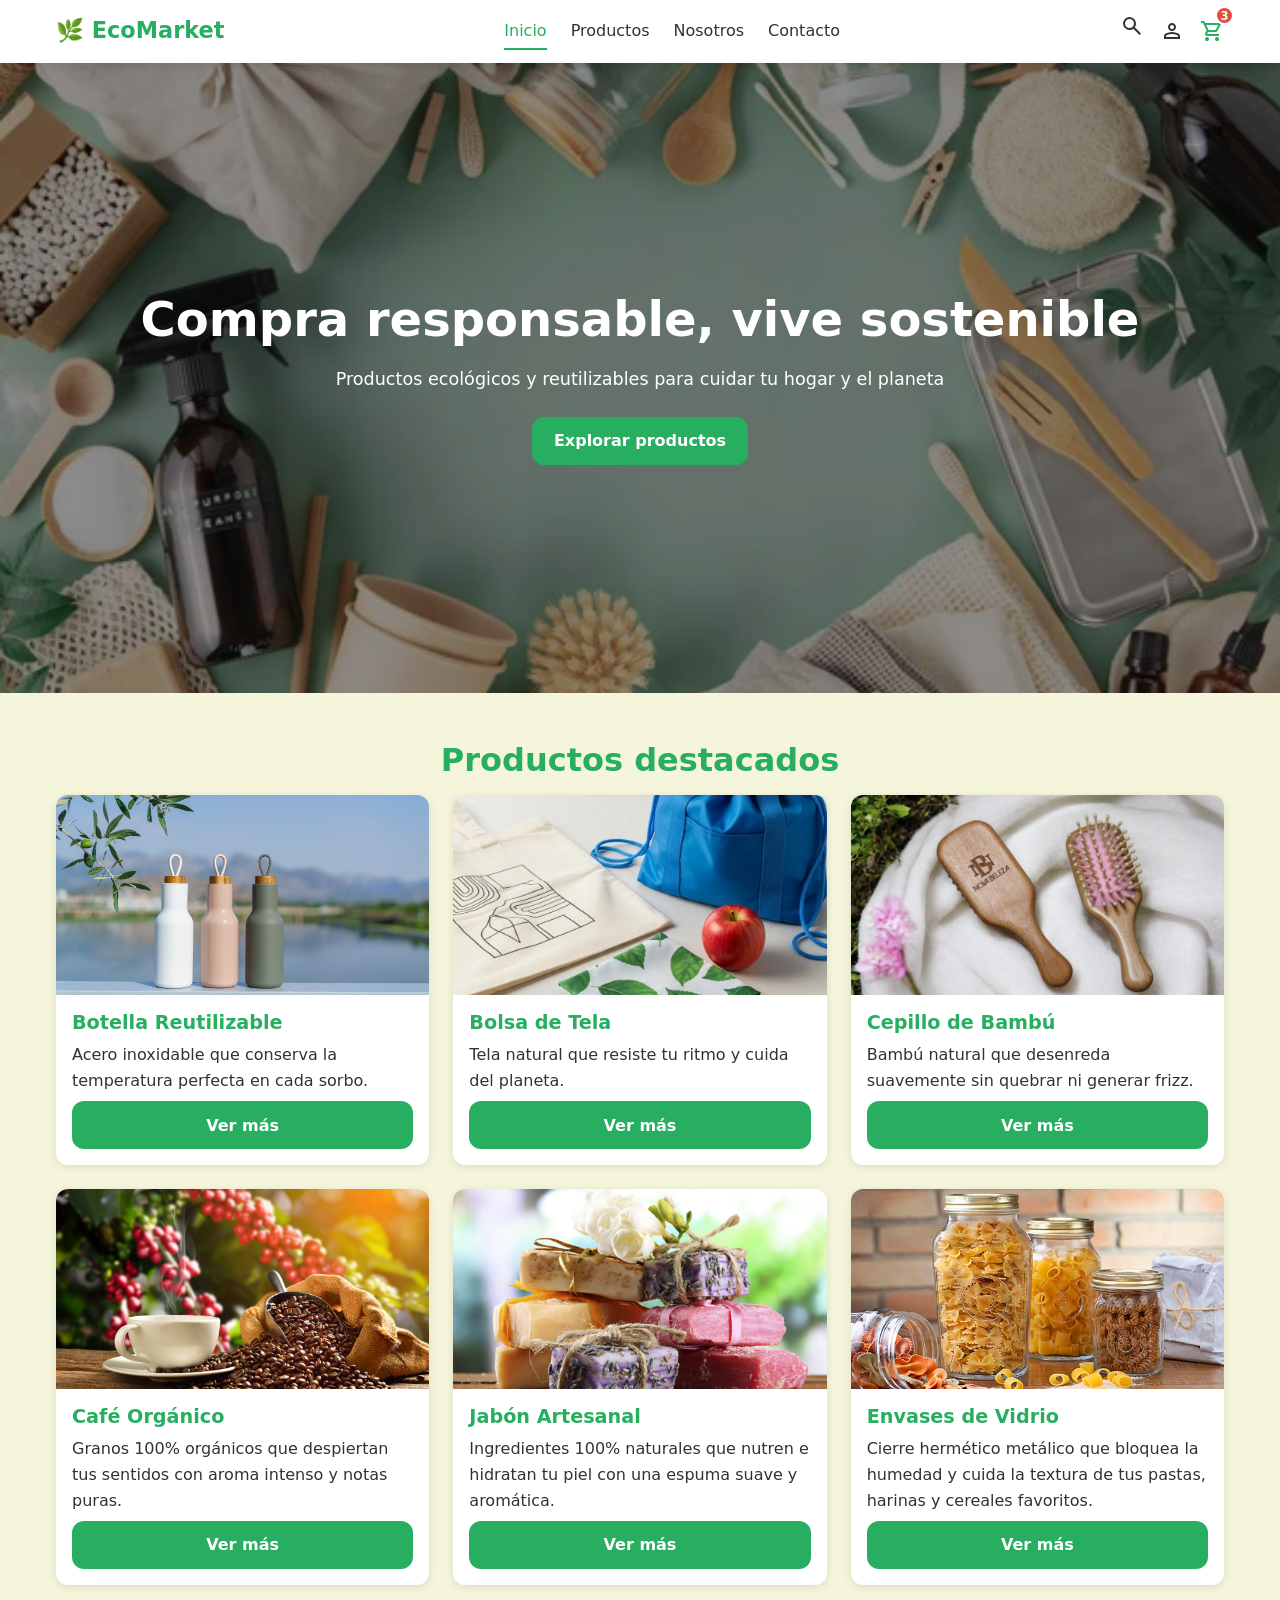
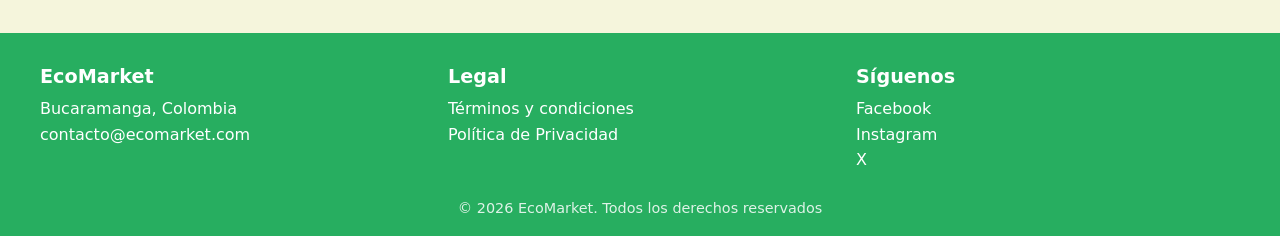
==== commit 01f6d6bb: "feat(perfil): añadir acceso de perfil en encabezados de todas las vistas y vincular navegación gener" ====
--- a/index.html
+++ b/index.html
@@ -26,6 +26,7 @@
 
     <div class="header__acciones">
       <a href="views/productos.html#buscador" aria-label="Buscar"><svg xmlns="http://www.w3.org/2000/svg" height="24px" viewBox="0 -960 960 960" width="24px" fill="currentColor"><path d="M784-120 532-372q-30 24-69 38t-83 14q-109 0-184.5-75.5T120-580q0-109 75.5-184.5T380-840q109 0 184.5 75.5T640-580q0 44-14 83t-38 69l252 252-56 56ZM380-400q75 0 127.5-52.5T560-580q0-75-52.5-127.5T380-760q-75 0-127.5 52.5T200-580q0 75 52.5 127.5T380-400Z"/></svg></a>
+      <a href="views/perfil.html" class="perfil-enlace" aria-label="Mi Perfil" title="Mi Perfil"><svg xmlns="http://www.w3.org/2000/svg" height="24px" viewBox="0 -960 960 960" width="24px" fill="currentColor"><path d="M480-480q-66 0-113-47t-47-113q0-66 47-113t113-47q66 0 113 47t47 113q0 66-47 113t-113 47ZM160-160v-112q0-34 17.5-62.5T226-378q62-31 126-46.5T480-440q64 0 128 15.5T734-378q31 15 48.5 43.5T800-272v112H160Zm80-80h480v-32q0-11-5.5-20T700-306q-54-27-109-40.5T480-360q-56 0-111 13.5T260-306q-9 5-14.5 14t-5.5 20v32Zm240-320q33 0 56.5-23.5T560-640q0-33-23.5-56.5T480-720q-33 0-56.5 23.5T400-640q0 33 23.5 56.5T480-560Zm0-80Zm0 400Z"/></svg></a>
       <a href="views/carrito.html" class="carrito-enlace" aria-label="Carrito de compras"><svg xmlns="http://www.w3.org/2000/svg" height="24px" viewBox="0 -960 960 960" width="24px" fill="#27ae60"><path d="M223.5-103.5Q200-127 200-160t23.5-56.5Q247-240 280-240t56.5 23.5Q360-193 360-160t-23.5 56.5Q313-80 280-80t-56.5-23.5Zm400 0Q600-127 600-160t23.5-56.5Q647-240 680-240t56.5 23.5Q760-193 760-160t-23.5 56.5Q713-80 680-80t-56.5-23.5ZM246-720l96 200h280l110-200H246Zm-38-80h590q23 0 35 20.5t1 41.5L692-482q-11 20-29.5 31T622-440H324l-44 80h480v80H280q-45 0-68-39.5t-2-78.5l54-98-144-304H40v-80h130l38 80Zm134 280h280-280Z"/></svg><span class="carrito-contador">3</span></a>
     </div>
   </div>
--- a/css/layout.css
+++ b/css/layout.css
@@ -438,4 +438,75 @@
   }
 }
 
-
+/*--Página de Perfil de Usuario--*/
+.perfil-page {
+  max-width: var(--max-ancho);
+  margin: 0 auto;
+  padding: 1.5rem 1rem 4rem;
+}
+
+.perfil-header-card {
+  background: var(--blanco);
+  border-radius: var(--radio);
+  padding: 1.8rem;
+  box-shadow: var(--sombra);
+  margin-bottom: 2.5rem;
+  display: flex;
+  flex-direction: column;
+  gap: 1.8rem;
+}
+
+.perfil-stats-grid {
+  display: grid;
+  grid-template-columns: repeat(2, 1fr);
+  gap: 1rem;
+}
+
+.tabs-contenedor {
+  background: var(--blanco);
+  border-radius: var(--radio);
+  box-shadow: var(--sombra);
+  overflow: hidden;
+  position: relative;
+}
+
+.tabs-nav {
+  display: flex;
+  flex-wrap: wrap;
+  border-bottom: 2px solid #edf2f7;
+  background: #fbfdfb;
+}
+
+.tabs-contenido-wrapper {
+  padding: 1.5rem;
+}
+
+@media (min-width: 600px) {
+  .perfil-stats-grid {
+    grid-template-columns: repeat(4, 1fr);
+  }
+
+  .tabs-contenido-wrapper {
+    padding: 2.5rem;
+  }
+}
+
+@media (min-width: 900px) {
+  .perfil-header-card {
+    flex-direction: row;
+    align-items: center;
+    justify-content: space-between;
+    gap: 2.5rem;
+  }
+
+  .perfil-usuario-box {
+    flex: 1;
+  }
+
+  .perfil-stats-grid {
+    flex: 1.2;
+  }
+}
+
+
+
--- a/css/components.css
+++ b/css/components.css
@@ -1495,7 +1495,535 @@
   font-size: 0.95rem;
 }
 
-
-
-
-
+/*-- COMPONENTES DE PERFIL DE USUARIO --*/
+
+/* Icono de Perfil en Header */
+.perfil-enlace {
+  display: inline-flex;
+  align-items: center;
+  color: var(--texto);
+  transition: color 0.2s ease, transform 0.2s ease;
+}
+
+.perfil-enlace:hover,
+.perfil-enlace.activo {
+  color: var(--verde-oscuro);
+  transform: scale(1.08);
+}
+
+/* Header del Perfil */
+.perfil-usuario-box {
+  display: flex;
+  align-items: center;
+  gap: 1.2rem;
+}
+
+.perfil-avatar-wrapper {
+  position: relative;
+  width: 78px;
+  height: 78px;
+  flex-shrink: 0;
+}
+
+.perfil-avatar-img {
+  width: 100%;
+  height: 100%;
+  border-radius: 50%;
+  object-fit: cover;
+  background: #e8f8f0;
+  border: 3px solid var(--verde-oscuro);
+}
+
+.avatar-nivel-badge {
+  position: absolute;
+  bottom: -2px;
+  right: -2px;
+  width: 26px;
+  height: 26px;
+  background: var(--blanco);
+  border-radius: 50%;
+  box-shadow: var(--sombra);
+  display: flex;
+  align-items: center;
+  justify-content: center;
+  font-size: 0.9rem;
+  border: 1px solid #d4efdf;
+}
+
+.perfil-usuario-info {
+  display: flex;
+  flex-direction: column;
+  gap: 0.25rem;
+}
+
+.perfil-nombre-fila {
+  display: flex;
+  align-items: center;
+  gap: 0.8rem;
+  flex-wrap: wrap;
+}
+
+.perfil-nombre-fila h1 {
+  font-size: 1.4rem;
+  color: var(--texto);
+}
+
+.perfil-meta {
+  font-size: 0.85rem;
+  color: var(--gris);
+}
+
+.perfil-bio {
+  font-size: 0.92rem;
+  color: var(--texto);
+  margin-top: 0.2rem;
+}
+
+/* Métricas del Perfil */
+.stat-card {
+  background: #f9fbf9;
+  border: 1px solid #edf2f7;
+  border-radius: var(--radio);
+  padding: 0.9rem 0.6rem;
+  text-align: center;
+  display: flex;
+  flex-direction: column;
+  align-items: center;
+  gap: 0.2rem;
+  transition: transform 0.2s ease, box-shadow 0.2s ease;
+}
+
+.stat-card:hover {
+  transform: translateY(-2px);
+  box-shadow: 0 4px 10px rgba(0, 0, 0, 0.05);
+}
+
+.stat-card--destacado {
+  background: #eafaf1;
+  border-color: #c3e6cb;
+}
+
+.stat-icono {
+  font-size: 1.3rem;
+}
+
+.stat-valor {
+  font-size: 1.25rem;
+  font-weight: 800;
+  color: var(--verde-oscuro);
+}
+
+.stat-etiqueta {
+  font-size: 0.72rem;
+  color: var(--gris);
+  font-weight: 600;
+  text-transform: uppercase;
+  letter-spacing: 0.3px;
+}
+
+/* Pestañas Pure CSS */
+.tab-radio {
+  position: absolute;
+  opacity: 0;
+  pointer-events: none;
+}
+
+.tab-label {
+  padding: 1rem 1.4rem;
+  font-weight: 600;
+  font-size: 0.92rem;
+  color: var(--gris);
+  cursor: pointer;
+  display: flex;
+  align-items: center;
+  gap: 0.5rem;
+  border-bottom: 3px solid transparent;
+  transition: color 0.2s ease, border-color 0.2s ease, background 0.2s ease;
+  user-select: none;
+}
+
+.tab-label:hover {
+  color: var(--verde-oscuro);
+  background: #f4fbf7;
+}
+
+.tab-icono {
+  font-size: 1.1rem;
+}
+
+/* Indicadores de pestaña activa */
+#tab-pedidos-radio:checked ~ .tabs-nav .tab-label--pedidos,
+#tab-datos-radio:checked ~ .tabs-nav .tab-label--datos,
+#tab-ecopuntos-radio:checked ~ .tabs-nav .tab-label--ecopuntos,
+#tab-direcciones-radio:checked ~ .tabs-nav .tab-label--direcciones {
+  color: var(--verde-oscuro);
+  border-bottom-color: var(--verde-oscuro);
+  background: var(--blanco);
+  font-weight: 700;
+}
+
+/* Paneles de contenido */
+.tab-panel {
+  display: none;
+}
+
+#tab-pedidos-radio:checked ~ .tabs-contenido-wrapper .tab-panel--pedidos,
+#tab-datos-radio:checked ~ .tabs-contenido-wrapper .tab-panel--datos,
+#tab-ecopuntos-radio:checked ~ .tabs-contenido-wrapper .tab-panel--ecopuntos,
+#tab-direcciones-radio:checked ~ .tabs-contenido-wrapper .tab-panel--direcciones {
+  display: block;
+  animation: aparecer 0.35s ease-out;
+}
+
+.panel-header {
+  margin-bottom: 1.8rem;
+}
+
+.panel-header h2 {
+  font-size: 1.35rem;
+  color: var(--verde-oscuro);
+  margin-bottom: 0.3rem;
+}
+
+.panel-header p {
+  color: var(--gris);
+  font-size: 0.92rem;
+}
+
+/* Tarjetas de Pedidos */
+.pedidos-lista {
+  display: flex;
+  flex-direction: column;
+  gap: 1.2rem;
+}
+
+.pedido-card {
+  background: #fafcfa;
+  border: 1px solid #edf2f7;
+  border-radius: var(--radio);
+  padding: 1.4rem;
+}
+
+.pedido-card__header {
+  display: flex;
+  justify-content: space-between;
+  align-items: center;
+  flex-wrap: wrap;
+  gap: 0.6rem;
+  padding-bottom: 0.9rem;
+  border-bottom: 1px solid #eef2f5;
+}
+
+.pedido-numero {
+  font-weight: 700;
+  color: var(--texto);
+  font-size: 1.05rem;
+  display: block;
+}
+
+.pedido-fecha {
+  font-size: 0.82rem;
+  color: var(--gris);
+}
+
+.badge--entregado {
+  background: #27ae60;
+  position: static;
+}
+
+.pedido-card__cuerpo {
+  display: flex;
+  align-items: center;
+  gap: 1.2rem;
+  padding: 1.1rem 0;
+  flex-wrap: wrap;
+}
+
+.pedido-imagenes {
+  display: flex;
+  gap: 0.5rem;
+}
+
+.pedido-miniatura {
+  width: 58px;
+  height: 58px;
+  object-fit: cover;
+  border-radius: 8px;
+  border: 1px solid #e2e8f0;
+  background: var(--blanco);
+}
+
+.pedido-resumen-info p {
+  font-size: 0.92rem;
+  color: var(--texto);
+}
+
+.pedido-eco-nota {
+  font-size: 0.82rem;
+  color: var(--verde-oscuro);
+  font-weight: 600;
+  margin-top: 0.2rem;
+}
+
+.pedido-card__footer {
+  display: flex;
+  gap: 0.8rem;
+  padding-top: 0.8rem;
+  border-top: 1px solid #eef2f5;
+  flex-wrap: wrap;
+}
+
+/* Formulario de Perfil */
+.perfil-form {
+  display: flex;
+  flex-direction: column;
+  gap: 1.4rem;
+}
+
+.form-grid-dos {
+  display: grid;
+  grid-template-columns: 1fr;
+  gap: 1rem;
+}
+
+@media (min-width: 600px) {
+  .form-grid-dos {
+    grid-template-columns: 1fr 1fr;
+  }
+}
+
+.perfil-preferencias-box {
+  background: #fbfdfb;
+  border: 1px solid #e2e8f0;
+  border-radius: var(--radio);
+  padding: 1.2rem;
+  display: flex;
+  flex-direction: column;
+  gap: 0.8rem;
+}
+
+.btn--guardar {
+  align-self: flex-start;
+}
+
+/* Banner de EcoPuntos */
+.ecopuntos-resumen-banner {
+  background: #eafaf1;
+  border: 1px solid #c3e6cb;
+  border-radius: var(--radio);
+  padding: 1.6rem;
+  display: flex;
+  flex-direction: column;
+  gap: 1.2rem;
+  margin-bottom: 2rem;
+}
+
+@media (min-width: 600px) {
+  .ecopuntos-resumen-banner {
+    flex-direction: row;
+    align-items: center;
+    justify-content: space-between;
+  }
+
+  .ecopuntos-saldo-col {
+    flex: 1;
+  }
+
+  .ecopuntos-progreso-col {
+    flex: 1.4;
+  }
+}
+
+.ecopuntos-titulo-saldo {
+  font-size: 0.85rem;
+  color: #196f3d;
+  font-weight: 600;
+  display: block;
+}
+
+.ecopuntos-puntos-numero {
+  font-size: 2.2rem;
+  font-weight: 800;
+  color: var(--verde-oscuro);
+  display: block;
+  line-height: 1.1;
+  margin: 0.3rem 0;
+}
+
+.ecopuntos-puntos-numero small {
+  font-size: 1rem;
+  font-weight: 600;
+  color: #1e7e34;
+}
+
+.ecopuntos-progreso-col p {
+  font-size: 0.88rem;
+  color: var(--texto);
+  margin-bottom: 0.6rem;
+}
+
+.recompensas-seccion-titulo {
+  font-size: 1.15rem;
+  color: var(--verde-oscuro);
+  margin-bottom: 1.2rem;
+}
+
+.recompensas-grid {
+  display: grid;
+  grid-template-columns: 1fr;
+  gap: 1.5rem;
+}
+
+@media (min-width: 600px) {
+  .recompensas-grid {
+    grid-template-columns: repeat(3, 1fr);
+  }
+}
+
+.recompensa-card {
+  padding: 1.6rem 1.2rem;
+  text-align: center;
+  position: relative;
+  display: flex;
+  flex-direction: column;
+  align-items: center;
+  gap: 0.6rem;
+}
+
+.recompensa-costo {
+  position: absolute;
+  top: 12px;
+  right: 12px;
+  background: var(--verde-oscuro);
+  color: var(--blanco);
+  font-size: 0.75rem;
+  font-weight: 700;
+  padding: 0.25rem 0.6rem;
+  border-radius: 20px;
+}
+
+.recompensa-icono {
+  font-size: 2.2rem;
+  margin-bottom: 0.2rem;
+}
+
+.recompensa-card h3 {
+  font-size: 1.05rem;
+  color: var(--texto);
+}
+
+.recompensa-card p {
+  font-size: 0.85rem;
+  color: var(--gris);
+  margin-bottom: 0.5rem;
+}
+
+/* Direcciones */
+.direcciones-grid {
+  display: grid;
+  grid-template-columns: 1fr;
+  gap: 1.5rem;
+}
+
+@media (min-width: 600px) {
+  .direcciones-grid {
+    grid-template-columns: repeat(2, 1fr);
+  }
+}
+
+.direccion-card {
+  background: var(--blanco);
+  border: 2px solid #edf2f7;
+  border-radius: var(--radio);
+  padding: 1.5rem;
+  display: flex;
+  flex-direction: column;
+  gap: 0.5rem;
+  position: relative;
+}
+
+.direccion-card--principal {
+  border-color: var(--verde-oscuro);
+  background: #fbfdfb;
+}
+
+.direccion-card h3 {
+  font-size: 1.1rem;
+  color: var(--texto);
+}
+
+.direccion-card p {
+  font-size: 0.9rem;
+  color: var(--texto);
+  line-height: 1.5;
+}
+
+.direccion-acciones {
+  margin-top: 0.8rem;
+  padding-top: 0.8rem;
+  border-top: 1px solid #edf2f7;
+}
+
+.btn-enlace {
+  font-size: 0.9rem;
+  color: var(--verde-oscuro);
+  font-weight: 600;
+  text-decoration: underline;
+  cursor: pointer;
+}
+
+/* Timeline de Rastreo */
+.rastreo-timeline {
+  display: flex;
+  flex-direction: column;
+  gap: 1.5rem;
+  margin-top: 1.5rem;
+}
+
+.timeline-paso {
+  display: flex;
+  gap: 1rem;
+  align-items: flex-start;
+  position: relative;
+}
+
+.paso-icono {
+  width: 36px;
+  height: 36px;
+  border-radius: 50%;
+  background: #e2e8f0;
+  color: var(--gris);
+  display: flex;
+  align-items: center;
+  justify-content: center;
+  font-weight: 700;
+  flex-shrink: 0;
+}
+
+.timeline-paso--completado .paso-icono {
+  background: var(--verde-oscuro);
+  color: var(--blanco);
+}
+
+.timeline-paso--activo .paso-icono {
+  background: #eafaf1;
+  border: 2px solid var(--verde-oscuro);
+  color: var(--verde-oscuro);
+}
+
+.paso-info h4 {
+  font-size: 0.95rem;
+  color: var(--texto);
+  margin-bottom: 0.2rem;
+}
+
+.paso-info p {
+  font-size: 0.82rem;
+  color: var(--gris);
+}
+
+
+
+
+
+
